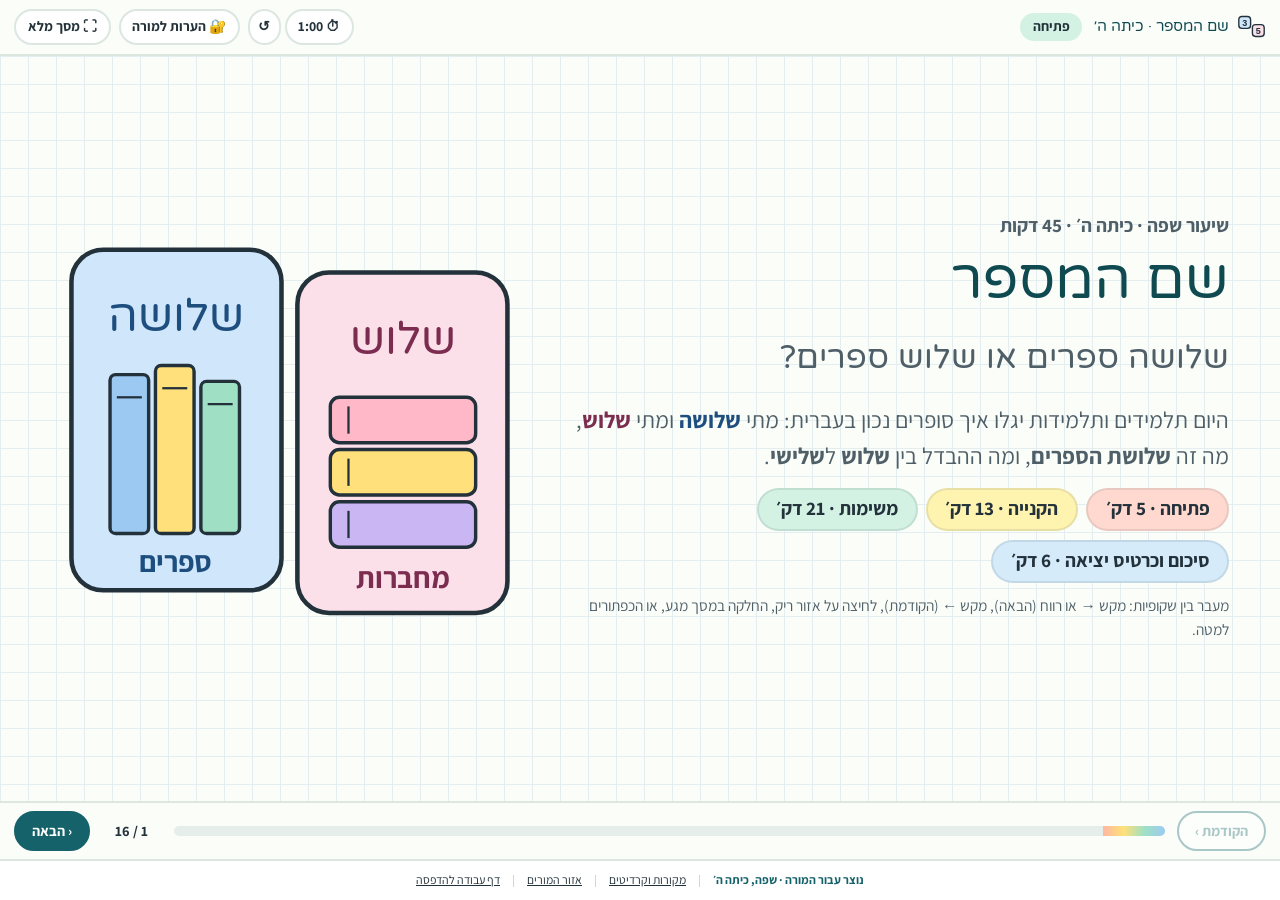
==== index.html @ 16a3e5cc "Kita: grade 5 Hebrew language web presentation – שם המספר (16 slides, teacher area, handout)" ====
<!doctype html>
<html lang="he" dir="rtl"><head><meta charset="utf-8"><meta name="viewport" content="width=device-width,initial-scale=1,viewport-fit=cover">
<title>שם המספר · מצגת לשיעור שפה · כיתה ה׳</title>
<meta name="description" content="מצגת אינטראקטיבית לשיעור שפה בכיתה ה׳ על שם המספר: זכר ונקבה, שלושת הספרים, מונה וסודר, טעויות נפוצות – עם משימת מיון, בלשי טעויות, חידון בזק, משימה בזוגות וכרטיס יציאה.">
<link rel="preconnect" href="https://fonts.googleapis.com"><link rel="preconnect" href="https://fonts.gstatic.com" crossorigin>
<link href="https://fonts.googleapis.com/css2?family=Assistant:wght@400;600;700&family=Varela+Round&display=swap" rel="stylesheet">
<link rel="icon" href="assets/favicon.svg" type="image/svg+xml"><link rel="stylesheet" href="assets/deck.css"></head>
<body class="deck-page">
<a class="skip" href="#deck">דילוג למצגת</a>
<header class="topbar" role="banner">
  <div class="brand"><svg viewBox="0 0 64 64" aria-hidden="true" focusable="false"><rect x="4" y="10" width="26" height="26" rx="7" fill="#CFE6FB" stroke="#22313A" stroke-width="3"/><rect x="34" y="28" width="26" height="26" rx="7" fill="#FBE0EA" stroke="#22313A" stroke-width="3"/><text x="17" y="31" font-family="Arial" font-weight="700" font-size="20" text-anchor="middle" fill="#22313A">3</text><text x="47" y="49" font-family="Arial" font-weight="700" font-size="20" text-anchor="middle" fill="#22313A">5</text></svg><span>שם המספר · כיתה ה׳</span></div>
  <span class="phase" id="phase" aria-live="off"></span>
  <div class="tools">
    <div class="timer" role="group" aria-label="שעון לשלב">
      <button type="button" class="tbtn" id="timer-btn" aria-label="הפעלת שעון לשלב">⏱ <span id="timer-out">0:00</span></button>
      <button type="button" class="tbtn sm" id="timer-reset" aria-label="איפוס השעון">↺</button>
    </div>
    <button type="button" class="tbtn" id="notes-btn" aria-haspopup="dialog">🔐 <span class="hide-sm">הערות למורה</span></button>
    <button type="button" class="tbtn" id="fs-btn" aria-label="מסך מלא">⛶ <span class="hide-sm">מסך מלא</span></button>
  </div>
</header>

<main id="deck" class="deck" tabindex="-1" aria-roledescription="מצגת" aria-label="מצגת: שם המספר">

<!-- 1 -->
<section class="slide s-title" id="title" data-phase="פתיחה" data-min="1" aria-label="שקופית פתיחה">
  <div class="title-wrap">
    <div>
      <p class="kicker">שיעור שפה · כיתה ה׳ · 45 דקות</p>
      <h1>שם המספר<br><span>שלושה ספרים או שלוש ספרים?</span></h1>
      <p class="lead">היום תלמידים ותלמידות יגלו איך סופרים נכון בעברית: מתי <b class="m">שלושה</b> ומתי <b class="f">שלוש</b>, מה זה <b>שלושת הספרים</b>, ומה ההבדל בין <b>שלוש</b> ל<b>שלישי</b>.</p>
      <ul class="agenda" aria-label="מבנה השיעור">
        <li class="c-coral">פתיחה · 5 דק׳</li><li class="c-lemon">הקנייה · 13 דק׳</li><li class="c-mint">משימות · 21 דק׳</li><li class="c-sky">סיכום וכרטיס יציאה · 6 דק׳</li>
      </ul>
      <p class="hint">מעבר בין שקופיות: מקש → או רווח (הבאה), מקש ← (הקודמת), לחיצה על אזור ריק, החלקה במסך מגע, או הכפתורים למטה.</p>
    </div>
    <svg class="title-art" viewBox="0 0 420 360" role="img" aria-label="איור: שלושה ספרים בכרטיס כחול, ושלוש מחברות בכרטיס ורוד">
      <rect x="18" y="20" width="185" height="300" rx="28" fill="#CFE6FB" stroke="#22313A" stroke-width="4"/>
      <rect x="217" y="40" width="185" height="300" rx="28" fill="#FBE0EA" stroke="#22313A" stroke-width="4"/>
      <text x="110" y="92" font-family="Varela Round,Arial" font-size="40" text-anchor="middle" fill="#1D4E7E">שלושה</text>
      <text x="310" y="112" font-family="Varela Round,Arial" font-size="40" text-anchor="middle" fill="#7C2C4E">שלוש</text>
      <g stroke="#22313A" stroke-width="3">
        <rect x="52" y="130" width="34" height="140" rx="5" fill="#9CC9F2"/><rect x="92" y="122" width="34" height="148" rx="5" fill="#FFE07A"/><rect x="132" y="136" width="34" height="134" rx="5" fill="#9FE0C4"/>
        <rect x="246" y="150" width="128" height="40" rx="8" fill="#FFB8C8"/><rect x="246" y="196" width="128" height="40" rx="8" fill="#FFE07A"/><rect x="246" y="242" width="128" height="40" rx="8" fill="#C9B6F2"/>
      </g>
      <g stroke="#22313A" stroke-width="2"><line x1="58" y1="150" x2="80" y2="150"/><line x1="98" y1="142" x2="120" y2="142"/><line x1="138" y1="156" x2="160" y2="156"/>
      <line x1="262" y1="158" x2="262" y2="182"/><line x1="262" y1="204" x2="262" y2="228"/><line x1="262" y1="250" x2="262" y2="274"/></g>
      <text x="110" y="304" font-family="Assistant,Arial" font-weight="700" font-size="26" text-anchor="middle" fill="#1D4E7E">ספרים</text>
      <text x="310" y="318" font-family="Assistant,Arial" font-weight="700" font-size="26" text-anchor="middle" fill="#7C2C4E">מחברות</text>
    </svg>
  </div>
</section>

<!-- 2 -->
<section class="slide" id="hook" data-phase="פתיחה" data-min="3" aria-label="פתיחה: השלט ביריד">
  <span class="tag c-coral">🔍 שאלת פתיחה</span>
  <h2>השלט של הדוכן ביריד הכיתה</h2>
  <div class="two wide">
    <div class="sign" aria-label="שלט הדוכן">
      <h3>🍦 דוכן כיתה ה׳ – מבצעים!</h3>
      <ol>
        <li>שלוש ארטיקים ב־10 ₪</li>
        <li>שתיים עוגיות ב־5 ₪</li>
        <li>חמש פיתות עם גבינה ב־12 ₪</li>
        <li>קונים ארבעה בקבוקי מים – מקבלים אחד חינם</li>
      </ol>
    </div>
    <div>
      <p class="big"><b>כמה טעויות לשון יש בשלט?</b></p>
      <p>הראו באצבעות, בלי לדבר: 0, 1, 2 או 3.</p>
      <div class="vote" aria-hidden="true"><span>0</span><span>1</span><span>2</span><span>3</span></div>
      <p>ואם מצאתם – איך הייתם מתקנים?</p>
      <button type="button" class="btn" data-reveal="hook-ans" aria-expanded="false">חשיפת התשובה</button>
      <div class="reveal-box" id="hook-ans" hidden>
        <b>2 טעויות:</b> <span class="m">ארטיק</span> הוא שם בזכר (ארטיק אחד) ← <b>שלושה ארטיקים</b>. לפני שם אומרים <b>שתי</b> ולא ״שתיים״ ← <b>שתי עוגיות</b>.<br>
        <b>חמש פיתות</b> ו<b>ארבעה בקבוקים</b> – נכון! היום נבין למה.
      </div>
    </div>
  </div>
</section>

<!-- 3 -->
<section class="slide" id="goals" data-phase="פתיחה" data-min="1" aria-label="מה נלמד היום">
  <span class="tag c-lemon">🎯 מטרות השיעור</span>
  <h2>בסוף השיעור תלמידים ותלמידות יוכלו…</h2>
  <div class="tiles">
    <div class="tile-card c-sky"><h3>1. להבחין</h3><p>בין שם המספר בזכר לשם המספר בנקבה, ולבחור נכון:</p><span class="ex"><span class="m">שלושה ספרים</span> · <span class="f">שלוש מחברות</span></span></div>
    <div class="tile-card c-rose"><h3>2. ליידע</h3><p>מספר לפני שם עם ה׳ הידיעה:</p><span class="ex">שלושת הספרים</span></div>
    <div class="tile-card c-mint"><h3>3. לסדר</h3><p>להבחין בין מספר מונה (כמה?) למספר סודר (איזה במקום?):</p><span class="ex">שלוש · השלישית</span></div>
    <div class="tile-card c-lemon"><h3>4. לתקן</h3><p>למצוא טעויות נפוצות בשם המספר ולהסביר את התיקון.</p><span class="ex">״שתיים מחברות״ ✗</span></div>
  </div>
  <p class="callout">💡 <b>שם המספר</b> הוא מילה שאומרת <b>כמה</b> יש או <b>איזה</b> במקום: שתיים, חמישה, עשר, ראשון, שלישית…</p>
</section>

<!-- 4 -->
<section class="slide" id="uses" data-phase="הקנייה" data-min="2" aria-label="ארבעה תפקידים לשם המספר">
  <span class="tag c-lemon">📘 הקנייה 1</span>
  <h2>בשביל מה צריך את שם המספר? ארבעה תפקידים</h2>
  <div class="tiles">
    <div class="tile-card c-sky"><p class="q">כמה?</p><h3>כמות</h3><span class="ex">שלושה חלונות ושתי דלתות</span><p>מתאים למין של השם: זכר או נקבה.</p></div>
    <div class="tile-card c-mint"><p class="q">איזה במקום?</p><h3>סדר (סודר)</h3><span class="ex">בשורה השנייה</span><p>ראשון, שני, שלישי… – בא אחרי השם, כמו תואר.</p></div>
    <div class="tile-card c-lilac"><p class="q">איזה מספר?</p><h3>זיהוי (מספר סתמי)</h3><span class="ex">בית מספר חמש · קו שתיים</span><p>תמיד בצורת הנקבה.</p></div>
    <div class="tile-card c-coral"><p class="q">מתי?</p><h3>תאריך</h3><span class="ex">בתשעה בחודש</span><p>בצורת הזכר, כי מתכוונים ל״יום״.</p></div>
  </div>
  <p class="callout">🗣️ <b>בזוגות, 30 שניות:</b> מצאו בכיתה דוגמה לכל תפקיד. למשל: כמה כיסאות יש בשורה? באיזו שורה אתם יושבים?</p>
</section>

<!-- 5 -->
<section class="slide" id="gender" data-phase="הקנייה" data-min="3" aria-label="זכר ונקבה: שלושה ושלוש">
  <span class="tag c-lemon">📘 הקנייה 2</span>
  <h2>זכר ונקבה במספרים 1–10: הפוך על הפוך!</h2>
  <div class="two wide">
    <table class="ntable" aria-label="שמות המספר 1 עד 10 עם ספר (זכר) ומחברת (נקבה)">
      <thead><tr><th scope="col" class="num">#</th><th scope="col" class="hm">ספר <span class="mtag">זכר</span></th><th scope="col" class="hf">מחברת <span class="ftag">נקבה</span></th></tr></thead>
      <tbody>
        <tr><td class="num">1</td><td class="hm">ספר אחד</td><td class="hf">מחברת אחת</td></tr>
        <tr><td class="num">2</td><td class="hm">שני ספרים</td><td class="hf">שתי מחברות</td></tr>
        <tr><td class="num">3</td><td class="hm">שלוש<mark>ה</mark> ספרים</td><td class="hf">שלוש מחברות</td></tr>
        <tr><td class="num">4</td><td class="hm">ארבע<mark>ה</mark> ספרים</td><td class="hf">ארבע מחברות</td></tr>
        <tr><td class="num">5</td><td class="hm">חמיש<mark>ה</mark> ספרים</td><td class="hf">חמש מחברות</td></tr>
        <tr><td class="num">6</td><td class="hm">שיש<mark>ה</mark> ספרים</td><td class="hf">שש מחברות</td></tr>
        <tr><td class="num">7</td><td class="hm">שבע<mark>ה</mark> ספרים</td><td class="hf">שבע מחברות</td></tr>
        <tr><td class="num">8</td><td class="hm">שְׁמוֹנָה ספרים</td><td class="hf">שְׁמוֹנֶה מחברות</td></tr>
        <tr><td class="num">9</td><td class="hm">תשע<mark>ה</mark> ספרים</td><td class="hf">תשע מחברות</td></tr>
        <tr><td class="num">10</td><td class="hm">עשר<mark>ה</mark> ספרים</td><td class="hf">עשר מחברות</td></tr>
      </tbody>
    </table>
    <div>
      <p class="rule">⭐ <b>הכלל (3–10):</b> לשם <b class="m">בזכר</b> – מספר <b>עם ה׳</b> בסוף (שלושה).<br>לשם <b class="f">בנקבה</b> – מספר <b>בלי ה׳</b> (שלוש).</p>
      <p class="callout">🤯 <b>למה ״הפוך״?</b> בדרך כלל ה׳ בסוף מסמנת נקבה: ילד – ילדה, טוב – טובה. אצל המספרים זה הפוך!</p>
      <p class="callout">🔤 <b>8:</b> כותבים אותו דבר, אבל אומרים אחרת: שְׁמוֹנָה (בזכר) – שְׁמוֹנֶה (בנקבה).</p>
      <p><button type="button" class="btn ghost sm" id="say-table" data-nonav>🔊 הקראת הטבלה</button> <span class="small" id="say-msg" aria-live="polite"></span></p>
    </div>
  </div>
</section>

<!-- 6 -->
<section class="slide" id="onetwo" data-phase="הקנייה" data-min="2" aria-label="אחד ושניים: מקרים מיוחדים">
  <span class="tag c-lemon">📘 הקנייה 3</span>
  <h2>1 ו־2: מקרים מיוחדים</h2>
  <div class="tiles three">
    <div class="tile-card c-sky"><h3>1 בא <u>אחרי</u> השם</h3><span class="ex">ספר אחד</span> <span class="ex">מחברת אחת</span><p>לא אומרים ״אחד ספר״.</p></div>
    <div class="tile-card c-rose"><h3>2 לפני שם: <u>שני</u> / <u>שתי</u></h3><span class="ex">שני ספרים</span> <span class="ex">שתי מחברות</span><p>לא ״שניים ספרים״ ולא ״שתיים מחברות״.</p></div>
    <div class="tile-card c-mint"><h3>בלי שם אחריו: שניים / שתיים</h3><p>– כמה ספרים יש לך?<br>– <b>שניים</b>.</p><p>– כמה מחברות?<br>– <b>שתיים</b>.</p></div>
  </div>
  <p class="callout">✍️ <b>כתיב:</b> <b>שניים, שתיים</b> (שתי יו״ד) כשהמספר עומד לבד · <b>שני, שתי</b> (יו״ד אחת) כשבא אחריו שם · וגם <b>שנים עשר</b>, <b>שתים עשרה</b> – ביו״ד אחת.</p>
</section>

<!-- 7 -->
<section class="slide" id="singular" data-phase="הקנייה" data-min="2" aria-label="בודקים ביחיד: זכר או נקבה">
  <span class="tag c-lemon">📘 הקנייה 4</span>
  <h2>זכר או נקבה? הטריק: בודקים ביחיד!</h2>
  <p class="big">הסוף של צורת הרבים (־ים / ־ות) <b>לא תמיד</b> מגלה את המין. אומרים את השם ביחיד: <b>אחד</b> או <b>אחת</b>?</p>
  <div class="flips" id="flips">
    <button type="button" class="flip is-m" aria-expanded="false"><span class="w">חלונות</span><span class="a" hidden>חלון <b>אחד</b> ← <b class="m">שלושה חלונות</b></span></button>
    <button type="button" class="flip is-f" aria-expanded="false"><span class="w">ביצים</span><span class="a" hidden>ביצה <b>אחת</b> ← <b class="f">חמש ביצים</b></span></button>
    <button type="button" class="flip is-m" aria-expanded="false"><span class="w">לילות</span><span class="a" hidden>לילה <b>אחד</b> ← <b class="m">שבעה לילות</b></span></button>
    <button type="button" class="flip is-f" aria-expanded="false"><span class="w">שנים</span><span class="a" hidden>שנה <b>אחת</b> ← <b class="f">שלוש שנים</b></span></button>
    <button type="button" class="flip is-m" aria-expanded="false"><span class="w">שולחנות</span><span class="a" hidden>שולחן <b>אחד</b> ← <b class="m">ארבעה שולחנות</b></span></button>
    <button type="button" class="flip is-f" aria-expanded="false"><span class="w">מילים</span><span class="a" hidden>מילה <b>אחת</b> ← <b class="f">עשר מילים</b></span></button>
  </div>
  <p class="small">לחצו על כרטיס כדי לגלות. קודם מנחשים בקול – אחר כך בודקים.</p>
</section>

<!-- 8 -->
<section class="slide" id="construct" data-phase="הקנייה" data-min="2" aria-label="שלושת הספרים: מספר לפני שם מיודע">
  <span class="tag c-lemon">📘 הקנייה 5</span>
  <h2>״שלושה ספרים״ או ״שלושת הספרים״?</h2>
  <div class="two">
    <div>
      <p class="big">כשמדברים על דברים <b>מסוימים</b>, שכבר מכירים, מוסיפים לשם <b>ה׳ הידיעה</b>. אז המספר משתנה:</p>
      <table class="ntable compact" aria-label="מספרים לפני שם מיודע">
        <thead><tr><th scope="col">סתם</th><th scope="col">מיודע (מסוים)</th></tr></thead>
        <tbody>
          <tr><td>שלושה ספרים</td><td><b class="m">שלושת</b> הספרים</td></tr>
          <tr><td>חמישה ימים</td><td><b class="m">חמשת</b> הימים</td></tr>
          <tr><td>עשרה ילדים</td><td><b class="m">עשרת</b> הילדים</td></tr>
          <tr><td>שני ספרים</td><td><b>שני</b> הספרים</td></tr>
          <tr><td>שלוש מחברות</td><td><b class="f">שלוש</b> המחברות</td></tr>
          <tr><td>שתי מחברות</td><td><b>שתי</b> המחברות</td></tr>
        </tbody>
      </table>
    </div>
    <div>
      <p class="rule">⭐ <b>בזכר</b> (3–10) המספר מקבל <b>־ת</b> בסוף:<br>שלושת, ארבעת, חמשת, ששת, שבעת, שמונת, תשעת, עשרת + ה…</p>
      <p class="callout">🎀 <b>בנקבה</b> הכתיבה לא משתנה: שלוש המחברות, חמש הבנות.</p>
      <p class="callout">❌ ״שלושה הספרים״ – לא נכון. ✅ <b>שלושת הספרים</b>.</p>
    </div>
  </div>
</section>

<!-- 9 -->
<section class="slide" id="ordinal" data-phase="הקנייה" data-min="2" aria-label="מונה וסודר">
  <span class="tag c-lemon">📘 הקנייה 6</span>
  <h2>מונה (כמה?) וסודר (איזה במקום?)</h2>
  <div class="two wide">
    <table class="ntable compact" aria-label="מספרים סודרים 1 עד 10 בזכר ובנקבה">
      <thead><tr><th scope="col" class="num">#</th><th scope="col" class="hm">הבית… <span class="mtag">זכר</span></th><th scope="col" class="hf">הקומה… <span class="ftag">נקבה</span></th></tr></thead>
      <tbody>
        <tr><td class="num">1</td><td class="hm">הראשון</td><td class="hf">הראשונה</td></tr>
        <tr><td class="num">2</td><td class="hm">השני</td><td class="hf">השנייה</td></tr>
        <tr><td class="num">3</td><td class="hm">השלישי</td><td class="hf">השלישית</td></tr>
        <tr><td class="num">4</td><td class="hm">הרביעי</td><td class="hf">הרביעית</td></tr>
        <tr><td class="num">5</td><td class="hm">החמישי</td><td class="hf">החמישית</td></tr>
        <tr><td class="num">6</td><td class="hm">השישי</td><td class="hf">השישית</td></tr>
        <tr><td class="num">7</td><td class="hm">השביעי</td><td class="hf">השביעית</td></tr>
        <tr><td class="num">8</td><td class="hm">השמיני</td><td class="hf">השמינית</td></tr>
        <tr><td class="num">9</td><td class="hm">התשיעי</td><td class="hf">התשיעית</td></tr>
        <tr><td class="num">10</td><td class="hm">העשירי</td><td class="hf">העשירית</td></tr>
      </tbody>
    </table>
    <div>
      <p class="rule">⭐ <b>הסודר בא אחרי השם</b> ומתאים לו כמו תואר – במין וב־ה׳ הידיעה: <b>הבית השלישי</b>, <b>בקומה החמישית</b>, <b>בפעם הראשונה</b>.</p>
      <p class="callout">🔟 <b>מעל 10</b> אין צורה מיוחדת: ״הפרק החמישה עשר״ (כמו ״הפרק הראשון״), או כמספר סתמי: ״פרק חמש עשרה״.</p>
      <p class="callout">🏠 <b>מספר סתמי – תמיד בנקבה:</b> בית מספר חמש · קו שתיים · עמוד אחת · ״שלוש ועוד ארבע – שבע״.</p>
    </div>
  </div>
</section>

<!-- 10 -->
<section class="slide" id="sort" data-phase="משימה 1 · זוגות" data-min="5" aria-label="משימה 1: מיון">
  <span class="tag c-mint">🧩 משימה 1 · בזוגות · מיישמים</span>
  <h2>שלושה או שלוש? מיינו את המילים</h2>
  <p>בחרו מילה (לחיצה או גרירה) והעבירו אותה לסל המתאים. רמז: אמרו אותה ביחיד – <b>אחד</b> או <b>אחת</b>?</p>
  <div class="sort-bank" id="sort-bank" aria-label="מילים למיון" data-nonav></div>
  <div class="bins" data-nonav>
    <div class="bin bm" data-bin="m" role="button" tabindex="0" aria-label="סל: שלושה (שמות בזכר)"><h3 class="m">שלושה ___</h3><div class="drop"></div></div>
    <div class="bin bf" data-bin="f" role="button" tabindex="0" aria-label="סל: שלוש (שמות בנקבה)"><h3 class="f">שלוש ___</h3><div class="drop"></div></div>
  </div>
  <div class="task-bar" data-nonav>
    <button type="button" class="btn" id="sort-check">בדיקה</button>
    <button type="button" class="btn ghost" id="sort-reset">איפוס</button>
    <span class="score" id="sort-score" aria-live="polite"></span>
  </div>
</section>

<!-- 11 -->
<section class="slide" id="hunt" data-phase="משימה 2 · זוגות" data-min="5" aria-label="משימה 2: בלשי טעויות">
  <span class="tag c-mint">🕵️ משימה 2 · בזוגות · מנתחים</span>
  <h2>בלשי המספרים: בכל משפט יש טעות אחת</h2>
  <p>לחצו על המילה השגויה. אחרי שמצאתם – הסבירו לבן או לבת הזוג למה זו טעות. <span class="score" id="hunt-score" aria-live="polite"></span></p>
  <div class="hunt" id="hunt-box" data-nonav></div>
</section>

<!-- 12 -->
<section class="slide" id="quiz" data-phase="משימה 3 · כל הכיתה" data-min="5" aria-label="משימה 3: חידון בזק">
  <span class="tag c-mint">⚡ משימה 3 · כל הכיתה</span>
  <h2>חידון בזק</h2>
  <div class="quiz" id="quiz-box" aria-live="polite"></div>
  <div class="quiz-nav">
    <button type="button" class="btn ghost sm" id="quiz-prev">› השאלה הקודמת</button>
    <span id="quiz-count"></span>
    <button type="button" class="btn ghost sm" id="quiz-next">השאלה הבאה ‹</button>
    <span class="score" id="quiz-score"></span>
  </div>
</section>

<!-- 13 -->
<section class="slide" id="pairs" data-phase="משימה 4 · זוגות" data-min="6" aria-label="משימה 4: הדוכן שלנו">
  <span class="tag c-mint">🤝 משימה 4 · בזוגות · יוצרים</span>
  <h2>הדוכן שלנו: מתכננים מבצע ביריד הכיתה</h2>
  <div class="two">
    <div class="mission">
      <p><b>המשימה:</b> תכננו בזוגות את הדוכן שלכם. בחרו דרך מהלוח, והקפידו שיהיו בה:</p>
      <ul class="checks">
        <li>שני שמות בזכר עם מספר 3–10 (למשל: שישה בלונים)</li>
        <li>שני שמות בנקבה עם מספר 3–10 (למשל: שמונה מדבקות)</li>
        <li>שני / שתי לפני שם</li>
        <li>מספר לפני שם מיודע (שלושת ה… / ארבע ה…)</li>
        <li>מספר סודר (הלקוח הראשון, בשורה השנייה…)</li>
        <li>תאריך או מספר סתמי (בעשרה בחודש / שולחן מספר שש)</li>
      </ul>
      <p class="small"><b>בדיקת עמיתים:</b> מחליפים עם זוג אחר, בודקים לפי הרשימה ומסמנים ✓.</p>
    </div>
    <div class="board" aria-label="לוח בחירה: דרכים לביצוע">
      <div class="way c-coral"><b>✍️ שלט או תפריט</b><p>כותבים שלט מבצעים לדוכן.</p><p class="crit">✓ 6 צירופים נכונים</p></div>
      <div class="way c-sky"><b>🎨 קומיקס</b><p>3–4 משבצות עם בועות דיבור בדוכן.</p><p class="crit">✓ כל צירוף מסומן בצבע</p></div>
      <div class="way c-lemon"><b>🎙️ פרסומת קולית</b><p>מקליטים פרסומת עד דקה.</p><p class="crit">✓ הגייה נכונה (שְׁמוֹנָה / שְׁמוֹנֶה!)</p></div>
      <div class="way c-mint"><b>🎭 המחזה</b><p>מוכר או מוכרת וקונה מול הכיתה.</p><p class="crit">✓ 6 צירופים בשיחה</p></div>
      <div class="way c-lilac"><b>🃏 משחק קלפים</b><p>10 כרטיסים: מספר + שם, לזוג אחר.</p><p class="crit">✓ מפתח תשובות נכון</p></div>
      <div class="way c-rose"><b>📊 טבלת מלאי</b><p>טבלה: מה יש בדוכן וכמה.</p><p class="crit">✓ זכר ונקבה מסומנים</p></div>
    </div>
  </div>
</section>

<!-- 14 -->
<section class="slide" id="summary" data-phase="איסוף וסיכום" data-min="3" aria-label="סיכום: חמשת הכללים">
  <span class="tag c-sky">📌 איסוף וסיכום</span>
  <h2>חמשת הכללים של שם המספר</h2>
  <ol class="rules">
    <li><span><b>בודקים ביחיד:</b> חלון <b>אחד</b> ← זכר · ביצה <b>אחת</b> ← נקבה.</span></li>
    <li><span><b>3–10 הפוך:</b> <span class="m">זכר עם ה׳ – שלושה ספרים</span> · <span class="f">נקבה בלי ה׳ – שלוש מחברות</span>.</span></li>
    <li><span><b>1 ו־2:</b> ספר <b>אחד</b> (אחרי השם) · <b>שני</b> ספרים, <b>שתי</b> מחברות (לפני השם).</span></li>
    <li><span><b>מיודע:</b> <b>שלושת</b> הספרים · <b>שלוש</b> המחברות · <b>שני</b> הספרים.</span></li>
    <li><span><b>סודר</b> אחרי השם ומתאים לו: הבית <b>השלישי</b>, הקומה <b>השלישית</b>. <b>מספר סתמי</b> – בנקבה: קו חמש.</span></li>
  </ol>
  <p class="callout">🗣️ <b>שתפו בזוג:</b> איזה כלל היה לכם הכי מפתיע? איזה כלל תזכרו מחר בבוקר?</p>
</section>

<!-- 15 -->
<section class="slide" id="exit" data-phase="איסוף וסיכום" data-min="3" aria-label="כרטיס יציאה">
  <span class="tag c-sky">🎟️ כרטיס יציאה</span>
  <h2>כרטיס יציאה (בדף העבודה)</h2>
  <ol class="exit">
    <li>השלימו במילים: ״בקלמר שלי יש ___ (4) עפרונות ו־___ (2) מחקים.״ <span class="lvl">זוכרים</span></li>
    <li>תקנו והסבירו: ״כתבתי בחיבור חמישה מילים חדשות.״ <span class="lvl">מיישמים</span></li>
    <li>כתבו משפט על הכיתה שלכם עם <b>מספר לפני שם מיודע</b> ועם <b>מספר סודר</b>. <span class="lvl">יוצרים</span></li>
  </ol>
  <p class="self">איך הרגשתי היום? ☐ 😀 הבנתי היטב &nbsp; ☐ 🙂 כמעט &nbsp; ☐ 🤔 צריך עוד עזרה</p>
</section>

<!-- 16 -->
<section class="slide" id="credits" data-phase="מקורות" data-min="0" aria-label="מקורות וקרדיטים">
  <span class="tag c-lilac">📚 מקורות וקרדיטים</span>
  <h2>מקורות וקרדיטים</h2>
  <ul class="src">
    <li><b>תוכנית הלימודים:</b> משרד החינוך, <a href="https://meyda.education.gov.il/files/Curriculum/hebrew-1-6.pdf#page=67" target="_blank" rel="noopener">״חינוך לשוני: עברית – שפה, ספרות ותרבות לבית הספר היסודי״</a> – ״נושאים ומונחים מתחום הלשון: שם המספר״ (עמ׳ 67), וציוני הדרך ״עד סוף כיתה ו׳״ בהישג נדרש 8 (<a href="https://meyda.education.gov.il/files/Curriculum/hebrew-1-6.pdf#page=90" target="_blank" rel="noopener">עמ׳ 90</a>). <a href="https://pop.education.gov.il/tchumey_daat/ivrit_chinhch_leshony/yesodi/pedagogy-hebrew-linguistic-education/curriculum/" target="_blank" rel="noopener">עמוד תוכנית הלימודים במרחב הפדגוגי</a>.</li>
    <li><b>כללי הלשון:</b> האקדמיה ללשון העברית – <a href="https://hebrew-academy.org.il/category/%D7%A9%D7%9D-%D7%94%D7%9E%D7%A1%D7%A4%D7%A8/" target="_blank" rel="noopener">החלטות בנושא שם המספר</a> (נפרד ונסמך, מספר סתמי, יחיד או רבים בשם הנמנה), <a href="https://hebrew-academy.org.il/%D7%A9%D7%9D-%D7%94%D7%9E%D7%A1%D7%A4%D7%A8-%D7%A8%D7%A7%D7%A2-%D7%9C%D7%94%D7%97%D7%9C%D7%98%D7%95%D7%AA-%D7%94%D7%90%D7%A7%D7%93%D7%9E%D7%99%D7%94/" target="_blank" rel="noopener">״שם המספר – רקע להחלטות האקדמיה״</a>, <a href="https://hebrew-academy.org.il/%D7%97%D7%99%D7%93%D7%95%D7%9F-%D7%90%D7%99%D7%9A-%D7%A0%D7%9B%D7%95%D7%9F-%D7%9C%D7%95%D7%9E%D7%A8-%D7%90%D7%AA-%D7%94%D7%9E%D7%A1%D7%A4%D7%A8-%D7%A4%D7%AA%D7%A8%D7%95%D7%A0%D7%95%D7%AA/" target="_blank" rel="noopener">״חידון איך נכון לומר את המספר – פתרונות״</a>.</li>
    <li>כל הטקסטים, המשפטים, המשימות והאיורים נכתבו וצוירו במיוחד למצגת הזו.</li>
    <li>גופנים: Varela Round ו־Assistant (Google Fonts, רישיון SIL OFL).</li>
  </ul>
  <p class="made-by">נוצר עבור המורה · שפה, כיתה ה׳ · נבנה עם Kita</p>
  <p class="small">אזור המורים (קוד מורה) כולל תוכנית זמנים, מפתח תשובות, התאמות והערות לכל שקופית. <a href="teacher.html">לאזור המורים</a> · <a href="handout.html">דף עבודה להדפסה</a></p>
</section>

</main>

<nav class="deck-nav" aria-label="ניווט במצגת">
  <button type="button" class="nbtn" id="prev" aria-label="השקופית הקודמת">הקודמת ›</button>
  <div class="progress" aria-hidden="true"><i id="bar"></i></div>
  <span class="counter" id="counter" aria-live="polite">1 / 16</span>
  <button type="button" class="nbtn primary" id="next" aria-label="השקופית הבאה">‹ הבאה</button>
</nav>

<aside class="notes" id="notes" hidden aria-label="הערות למורה לשקופית הנוכחית">
  <div class="notes-head"><b>🔐 הערות למורה</b> <span id="notes-slide"></span>
    <button type="button" class="tbtn sm" id="notes-popout">חלון נפרד</button>
    <button type="button" class="tbtn sm" id="notes-close" aria-label="סגירת ההערות">✕</button></div>
  <div class="notes-body" id="notes-body"></div>
</aside>

<dialog class="gate" id="gate" aria-labelledby="gate-h">
  <form method="dialog" id="gate-form">
    <h2 id="gate-h">🔐 הערות למורה</h2>
    <p>ההערות מיועדות למורה. הקלידו את הקוד:</p>
    <label for="gate-pw" class="sr-only">קוד מורה</label>
    <input id="gate-pw" type="password" inputmode="numeric" autocomplete="off">
    <p class="err" id="gate-err" role="alert" hidden>הקוד לא נכון. נסו שוב.</p>
    <div class="row"><button type="submit" class="btn" value="ok">כניסה</button><button type="button" class="btn ghost" id="gate-cancel">ביטול</button></div>
  </form>
</dialog>

<div class="sr-only" id="announce" aria-live="polite"></div>
<script type="text/plain" id="teacher-data">[base64]/[base64]/[base64]/[base64]/wn5mCL/[base64]</script>
<footer class="site-foot" role="contentinfo"><span class="made">נוצר עבור המורה · שפה, כיתה ה׳</span><span class="sep">|</span><a href="#credits" data-goto="credits">מקורות וקרדיטים</a><span class="sep">|</span><a href="teacher.html">אזור המורים</a><span class="sep">|</span><a href="handout.html">דף עבודה להדפסה</a></footer>
<script src="assets/deck.js"></script>
</body></html>
---- assets/deck.css ----
/* Kita · שם המספר (כיתה ה׳) – "pastel notebook" web deck: graph-paper page, number tiles, mint/coral/lemon.
   Framework adapted from the Kita deck (navigation, notes gate 1010, footer). Fonts: Varela Round (headings) + Assistant (text). */
:root{--ink:#22313A;--ink2:#4F5F68;--deep:#16626A;--deep2:#0F4A50;--paper:#FBFDF9;--card:#FFFFFF;--line:#DCE7E1;--grid:#E4EEF0;
--coral:#FFD9CF;--lemon:#FFF3B0;--mint:#D3F2E4;--sky:#D6EBFA;--lilac:#E9E0FA;--rose:#FBDDE8;
--m:#CFE6FB;--mb:#3D7DB8;--mt:#1D4E7E;  /* masculine tint */
--f:#FBE0EA;--fb:#C25B84;--ft:#7C2C4E;  /* feminine tint */
--ok:#DDF5E8;--okb:#2F8A5F;--okt:#1B5A3C;--no:#FFE3E3;--nob:#C8545B;--not:#86262D;
--top:clamp(44px,6.2vh,64px);--navh:clamp(46px,6.4vh,64px);--foot:clamp(34px,4.6vh,46px);--r:18px}
html{font-size:clamp(15px,min(1.5vw,2.75vh),34px)}
*{box-sizing:border-box}
body{margin:0;color:var(--ink);font:400 1rem/1.55 "Assistant",Arial,sans-serif;background:
linear-gradient(var(--grid) 1px,transparent 1px) 0 0/28px 28px,linear-gradient(90deg,var(--grid) 1px,transparent 1px) 0 0/28px 28px,var(--paper)}
body.deck-page{height:100vh;height:100dvh;overflow:hidden}
h1,h2,h3,.brand span,.tag,.tile{font-family:"Varela Round","Assistant",sans-serif;font-weight:400;line-height:1.25}
h1{font-size:2.9rem;margin:.1em 0 .3em;color:var(--deep2)}h1 span{font-size:.6em;color:var(--ink2)}
h2{font-size:1.85rem;margin:0 0 .45em;color:var(--deep2)}h3{font-size:1.15rem;margin:.4em 0 .3em}
p{margin:.3em 0 .6em}a{color:#145E9C}b,strong{font-weight:700}
.skip{position:absolute;right:8px;top:-90px;background:#fff;padding:8px 12px;z-index:200;border-radius:8px}.skip:focus{top:8px}
:focus-visible{outline:3px solid #1E7CC0;outline-offset:3px;border-radius:8px}
.sr-only{position:absolute!important;width:1px;height:1px;overflow:hidden;clip:rect(0 0 0 0);white-space:nowrap}
[hidden]{display:none!important}
.small{font-size:.82rem;color:var(--ink2)}.muted{color:var(--ink2)}.center{text-align:center}
.c-coral{background:var(--coral)}.c-lemon{background:var(--lemon)}.c-mint{background:var(--mint)}.c-sky{background:var(--sky)}.c-lilac{background:var(--lilac)}.c-rose{background:var(--rose)}
mark{background:var(--lemon);color:inherit;border-radius:6px;padding:0 .12em;box-shadow:inset 0 -.25em 0 #FFD95A}
.m{color:var(--mt)}.f{color:var(--ft)}
.mtag,.ftag{display:inline-block;font-size:.72em;font-weight:700;border-radius:999px;padding:0 .55em;vertical-align:middle}
.mtag{background:var(--m);color:var(--mt)}.ftag{background:var(--f);color:var(--ft)}
/* top bar */
.topbar{position:fixed;top:0;right:0;left:0;height:var(--top);display:flex;align-items:center;gap:12px;padding:0 14px;z-index:60;background:rgba(251,253,249,.94);border-bottom:2px solid var(--line);font-size:clamp(13px,.72rem,22px)}
.brand{display:flex;align-items:center;gap:8px;white-space:nowrap}.brand svg{width:2.1em;height:2.1em}.brand span{font-size:1.05em;color:var(--deep2)}
.phase{padding:.25em .9em;border-radius:999px;background:var(--mint);font-weight:700;white-space:nowrap;overflow:hidden;text-overflow:ellipsis;min-width:0}
.tools{margin-inline-start:auto;display:flex;gap:8px;align-items:center}
.timer{display:flex;gap:4px}
.tbtn{font:inherit;font-weight:700;color:var(--ink);background:#fff;border:2px solid var(--line);border-radius:999px;padding:.3em .85em;cursor:pointer;min-height:36px;white-space:nowrap}
.tbtn:hover{border-color:#9CC9C0}.tbtn.sm{padding:.3em .6em}.tbtn.running{background:var(--mint);border-color:var(--okb)}.tbtn.done{background:var(--rose);border-color:var(--nob)}
.tbtn:disabled{opacity:.45;cursor:default}
/* deck + slides */
.deck{position:fixed;top:var(--top);bottom:calc(var(--navh) + var(--foot));right:0;left:0;outline:none}
.slide{position:absolute;inset:0;display:none;flex-direction:column;padding:2.2vh 4vw 1.6vh;overflow-y:auto;overflow-x:hidden}
.slide.active{display:flex;animation:fadein .35s ease}
.slide>:first-child{margin-top:auto}.slide>:last-child{margin-bottom:auto}
@keyframes fadein{from{opacity:0;transform:translateY(8px)}to{opacity:1;transform:none}}
.big{font-size:1.2rem}.lead{font-size:1.2rem;color:var(--ink2)}.kicker{font-weight:700;color:var(--ink2);margin:0}
.two{display:grid;grid-template-columns:1fr 1fr;gap:3vw;align-items:start}
.two.wide{grid-template-columns:1.25fr 1fr}
.btn{font:inherit;font-weight:700;color:#fff;background:var(--deep);border:2px solid var(--deep);border-radius:999px;padding:.32em 1.05em;cursor:pointer;min-height:44px;box-shadow:0 3px 0 var(--deep2)}
.btn:hover{filter:brightness(1.08)}.btn:active{transform:translateY(2px);box-shadow:0 1px 0 var(--deep2)}
.btn.ghost{background:#fff;color:var(--deep);box-shadow:0 3px 0 #BFDCD6}
.btn.sm{min-height:38px;padding:.2em .8em;font-size:.9rem}
.reveal-box{background:var(--ok);border:2px solid var(--okb);border-radius:var(--r);padding:.5em 1em;margin-top:.6em;font-size:1.05rem}
.callout{background:#fff;border:2px dashed #A9D3CA;border-radius:var(--r);padding:.5em 1em;margin:.7em 0 0}
.rule{background:var(--lemon);border:2px solid #EBCB4C;border-radius:var(--r);padding:.5em 1em;margin:.6em 0 0;font-size:1.08rem}
.tag{display:inline-block;align-self:flex-start;padding:.15em .9em;border-radius:999px;font-size:.9rem;margin:0 0 .4em;border:2px solid rgba(34,49,58,.12)}
/* title */
.title-wrap{display:grid;grid-template-columns:1.25fr .9fr;gap:3vw;align-items:center}
.title-art{width:100%;max-height:60vh}
.agenda{list-style:none;padding:0;margin:.6em 0;display:flex;flex-wrap:wrap;gap:.45em}
.agenda li{padding:.25em .9em;border-radius:999px;font-weight:700;border:2px solid rgba(34,49,58,.1)}
.hint{font-size:.8rem;color:var(--ink2)}
/* hook: fair sign */
.sign{background:#FFFDF2;border:4px solid #E7B95A;border-radius:22px;padding:.6em 1.2em;box-shadow:0 8px 0 #F1DDA8;position:relative;max-width:30em}
.sign h3{font-size:1.5rem;margin:.1em 0 .3em;color:#9A5B12}
.sign ol{margin:0;padding-inline-start:1.4em;font-size:1.3rem;line-height:1.7}
.sign .bad{text-decoration:wavy underline var(--nob);text-underline-offset:.25em}
.vote{display:flex;gap:.5em;flex-wrap:wrap;margin:.5em 0}
.vote span{background:#fff;border:2px solid var(--line);border-radius:14px;padding:.2em .8em;font-weight:700;font-size:1.1rem}
/* tiles (uses / rules) */
.tiles{display:grid;grid-template-columns:repeat(4,1fr);gap:1vw}.tiles.three{grid-template-columns:repeat(3,1fr)}.tiles.two-c{grid-template-columns:repeat(2,1fr)}
.tile-card{border-radius:var(--r);padding:.6em .9em;border:2px solid rgba(34,49,58,.08)}
.tile-card h3{margin:.1em 0 .25em;font-size:1.2rem}.tile-card p{margin:.2em 0;font-size:1rem}
.tile-card .ex{font-size:1.15rem;font-weight:700;background:#fff;border-radius:12px;padding:.15em .55em;display:inline-block;margin:.2em 0}
.tile-card .q{font-family:"Varela Round",sans-serif;font-size:1.5rem;color:var(--deep2)}
/* number table */
.ntable{width:100%;border-collapse:separate;border-spacing:0;background:#fff;border-radius:16px;overflow:hidden;border:2px solid var(--line);font-size:1.05rem}
.ntable th,.ntable td{padding:.18em .7em;border-bottom:1px solid var(--line);text-align:start}
.ntable thead th{font-family:"Varela Round",sans-serif;font-weight:400;font-size:1.1rem}
.ntable th.hm,.ntable td.hm{background:#F1F8FF}.ntable th.hf,.ntable td.hf{background:#FFF4F8}
.ntable thead th.hm{background:var(--m);color:var(--mt)}.ntable thead th.hf{background:var(--f);color:var(--ft)}
.ntable td.num{font-weight:700;color:var(--ink2);width:2.2em;text-align:center;font-variant-numeric:tabular-nums}
.ntable tr:last-child td{border-bottom:0}
.ntable.compact{font-size:.95rem}.ntable.compact th,.ntable.compact td{padding:.1em .6em}
.say{font:inherit;font-size:.8em;background:none;border:0;cursor:pointer;padding:0 .2em;opacity:.7;min-width:28px;min-height:28px}.say:hover{opacity:1}
/* flip cards (check the singular) */
.flips{display:grid;grid-template-columns:repeat(3,1fr);gap:.8vw}
.flip{font:inherit;text-align:center;background:#fff;border:2px solid var(--line);border-radius:var(--r);padding:.5em .6em;cursor:pointer;min-height:4.6em;color:var(--ink);display:flex;flex-direction:column;justify-content:center;gap:.15em}
.flip .w{font-family:"Varela Round",sans-serif;font-size:1.35rem}.flip .a{font-size:1rem}
.flip[aria-expanded="true"].is-m{background:#F1F8FF;border-color:var(--mb)}.flip[aria-expanded="true"].is-f{background:#FFF4F8;border-color:var(--fb)}
/* sorting task */
.sort-bank{display:flex;flex-wrap:wrap;gap:.45em;min-height:3em;padding:.5em;background:#fff;border:2px dashed #B9D9D2;border-radius:var(--r);margin:.3em 0 .6em}
.card{font:inherit;font-weight:700;font-size:1.15rem;background:#fff;border:2px solid #C9DCD6;border-radius:12px;padding:.2em .8em;cursor:grab;min-height:44px;color:var(--ink);touch-action:none;user-select:none}
.card[aria-pressed="true"]{background:var(--lemon);border-color:#D9B437;box-shadow:0 0 0 3px #FFE58A}
.card.right{background:var(--ok);border-color:var(--okb);color:var(--okt)}.card.wrong{background:var(--no);border-color:var(--nob);color:var(--not)}
.card.dragging{opacity:.5}
.bins{display:grid;grid-template-columns:1fr 1fr;gap:1.2vw}
.bin{border-radius:var(--r);padding:.4em .7em .7em;min-height:7.5em;border:3px solid transparent;cursor:pointer}
.bin.bm{background:#EEF6FF;border-color:#B5D3F0}.bin.bf{background:#FFF1F6;border-color:#F0C0D3}
.bin.over{outline:4px solid #1E7CC0;outline-offset:2px}
.bin h3{margin:.05em 0 .3em;font-size:1.35rem}.bin .drop{display:flex;flex-wrap:wrap;gap:.4em}
.task-bar{display:flex;gap:.6em;align-items:center;flex-wrap:wrap;margin-top:.6em}
.score{font-weight:700;font-size:1.05rem}
/* error hunt */
.hunt{display:grid;grid-template-columns:1fr 1fr;gap:.6em 1.2vw}
.sent{background:#fff;border:2px solid var(--line);border-radius:16px;padding:.35em .8em}
.sent .lvl{font-size:.72rem;font-weight:700;color:var(--ink2)}
.sent p{margin:.1em 0;font-size:1.12rem;line-height:1.9}
.wd{font:inherit;background:none;border:0;border-bottom:2px dotted #B9C9CF;padding:0 .08em;margin:0;cursor:pointer;color:inherit;line-height:1.3}
.wd:hover{background:#F2F8F6}
.wd.hit{background:var(--no);border-bottom-color:var(--nob);text-decoration:line-through;text-decoration-color:var(--nob)}
.wd.miss{animation:shake .35s}
@keyframes shake{25%{transform:translateX(3px)}75%{transform:translateX(-3px)}}
.fix{display:block;margin:.15em 0 0;font-size:1rem;color:var(--okt);background:var(--ok);border-radius:10px;padding:.1em .55em}
.fix b{font-size:1.08rem}
.sent.done{border-color:var(--okb)}
.miss-note{font-size:.9rem;color:var(--not)}
/* quiz */
.quiz{background:#fff;border:2px solid var(--line);border-radius:var(--r);padding:.6em 1em;max-width:58em}
.quiz .lvl{font-size:.75rem;font-weight:700;color:var(--ink2);background:var(--mint);border-radius:999px;padding:.05em .7em;display:inline-block}
.quiz .q{font-size:1.28rem;font-weight:700;margin:.25em 0 .45em}
.opts{display:grid;grid-template-columns:1fr 1fr;gap:.5em}
.opt{font:inherit;font-size:1.1rem;text-align:start;background:#F7FBFA;border:2px solid #CFE3DD;border-radius:14px;padding:.4em .7em;cursor:pointer;color:var(--ink);display:flex;gap:.5em;align-items:center;min-height:48px}
.opt:hover{border-color:#8FC3B7}.opt.right{background:var(--ok);border-color:var(--okb);color:var(--okt)}.opt.wrong{background:var(--no);border-color:var(--nob);color:var(--not)}
.n{display:inline-grid;place-items:center;width:1.7em;height:1.7em;border-radius:50%;background:var(--lemon);font-weight:700;flex:none}
.explain{margin:.5em 0 0;font-size:1.05rem}
.quiz-nav{display:flex;align-items:center;gap:1em;justify-content:center;margin-top:.5em;flex-wrap:wrap}
/* pair task + choice board */
.mission{background:#fff;border:2px solid var(--line);border-radius:var(--r);padding:.4em 1em}
.checks{list-style:none;padding:0;margin:.2em 0;font-size:1.02rem}.checks li{margin:.15em 0}.checks li::before{content:"☐ ";color:var(--deep)}
.board{display:grid;grid-template-columns:repeat(3,1fr);gap:.7vw}
.way{border-radius:var(--r);padding:.35em .7em;border:2px solid rgba(34,49,58,.08)}.way b{font-size:1.02rem}.way p{margin:.1em 0;font-size:.86rem}
.crit{font-weight:700;color:var(--okt)}
/* summary + exit */
.rules{list-style:none;padding:0;margin:0;display:grid;grid-template-columns:1fr 1fr;gap:.6em 1.2vw;counter-reset:r}
.rules li{background:#fff;border:2px solid var(--line);border-radius:16px;padding:.4em .9em .4em .7em;font-size:1.08rem;counter-increment:r;display:flex;gap:.6em;align-items:flex-start}
.rules li::before{content:counter(r);display:inline-grid;place-items:center;flex:none;width:1.7em;height:1.7em;border-radius:10px;background:var(--mint);font-family:"Varela Round",sans-serif;color:var(--deep2)}
.exit{font-size:1.25rem;padding-inline-start:1.3em}.exit li{margin:.45em 0;background:#fff;border:2px solid var(--line);border-radius:16px;padding:.35em .8em}
.exit .lvl{font-size:.7em;font-weight:700;color:var(--ink2);background:var(--mint);border-radius:999px;padding:0 .6em;margin-inline-start:.4em}
.self{font-size:1.2rem;font-weight:700}
.src{padding-inline-start:1.1em;font-size:.92rem}.src li{margin:.3em 0}
.made-by{font-weight:700;color:var(--deep)}
/* bottom nav */
.deck-nav{position:fixed;right:0;left:0;bottom:var(--foot);height:var(--navh);display:flex;align-items:center;gap:12px;padding:0 14px;z-index:55;background:rgba(251,253,249,.95);border-top:2px solid var(--line);font-size:clamp(14px,.75rem,24px)}
.nbtn{font:inherit;font-weight:700;border-radius:999px;border:2px solid var(--deep);background:#fff;color:var(--deep);padding:.3em 1.1em;cursor:pointer;min-height:40px;min-width:44px}
.nbtn.primary{background:var(--deep);color:#fff}.nbtn:disabled{opacity:.35;cursor:default}
.progress{flex:1;height:10px;background:#E5EEEA;border-radius:999px;overflow:hidden}.progress i{display:block;height:100%;width:0;background:linear-gradient(90deg,#FFB8A3,#FFE07A,#9FE0C4,#9CCBF2);transition:width .3s;margin-inline-start:0}
.counter{font-weight:700;font-variant-numeric:tabular-nums;min-width:4.2em;text-align:center}
/* fixed footer (house standard) */
.site-foot{position:fixed;bottom:0;right:0;left:0;min-height:var(--foot);z-index:70;display:flex;flex-wrap:wrap;gap:4px 12px;align-items:center;justify-content:center;padding:4px 10px;background:#fff;border-top:2px solid var(--line);font-size:clamp(12px,.62rem,18px)}
.site-foot .made{font-weight:700;color:var(--deep)}.site-foot a{color:var(--ink)}.site-foot .sep{color:#A9C3BC}
/* teacher notes drawer */
.notes{position:fixed;left:12px;bottom:calc(var(--navh) + var(--foot) + 10px);width:min(520px,calc(100vw - 24px));max-height:52vh;z-index:80;background:#FFFEF7;border:3px solid var(--deep);border-radius:18px;box-shadow:0 10px 30px rgba(34,49,58,.25);display:flex;flex-direction:column;font-size:clamp(14px,.7rem,20px)}
.notes-head{display:flex;gap:8px;align-items:center;padding:.5em .8em;border-bottom:2px solid var(--line);background:var(--lemon);border-radius:15px 15px 0 0}
.notes-head span{flex:1;color:var(--ink2);font-size:.9em}
.notes-body{padding:.6em .9em;overflow-y:auto;line-height:1.55}.notes-body ul{padding-inline-start:1.1em;margin:.3em 0}.notes-body h4{margin:.5em 0 .1em}
dialog.gate{border:3px solid var(--deep);border-radius:20px;padding:1em 1.4em;max-width:min(420px,92vw);font-size:clamp(15px,.8rem,22px);color:var(--ink)}
dialog.gate::backdrop{background:rgba(15,40,50,.45)}.gate .row{display:flex;gap:.6em;margin-top:.6em}.gate .err{color:var(--not);font-weight:700}.gate h2{font-size:1.4rem}
.gate input{font:inherit;font-size:1.2rem;width:6em;padding:.2em .5em;border:2px solid #9CC9C0;border-radius:12px;background:#fff;color:var(--ink)}
/* responsive */
@media (max-width:900px),(max-aspect-ratio:1/1){
  html{font-size:16px}
  .slide{padding:14px 14px 18px}
  .slide>:first-child{margin-top:0}
  .two,.two.wide,.title-wrap{grid-template-columns:1fr}
  .tiles,.tiles.three{grid-template-columns:1fr 1fr}
  .board,.flips{grid-template-columns:1fr 1fr}.opts,.hunt,.rules{grid-template-columns:1fr}
  .title-art{max-height:30vh}h1{font-size:2.1rem}h2{font-size:1.45rem}
  .hide-sm{display:none}.phase{display:none}.brand span{display:none}
}
@media (max-width:520px){.board,.tiles,.tiles.two-c{grid-template-columns:1fr}.topbar{gap:6px;padding:0 8px}.tools{gap:4px}.tbtn{padding:.25em .55em}.bins{grid-template-columns:1fr}}
@media (prefers-reduced-motion:reduce){.slide.active{animation:none}.progress i{transition:none}.wd.miss{animation:none}}
@media print{.topbar,.deck-nav,.notes,.skip{display:none!important}}
/* ---------- regular pages: teacher area + handout ---------- */
body.page{font-size:18px;line-height:1.7;padding-bottom:calc(var(--foot) + 24px)}
.page-head{display:flex;justify-content:space-between;align-items:center;gap:12px;padding:12px 18px;border-bottom:2px solid var(--line);background:rgba(251,253,249,.94)}
.page-head .back{font-weight:700}.brand-t{font-family:"Varela Round",sans-serif;color:var(--deep2)}
body.page main{max-width:980px;margin:0 auto;padding:12px 18px 24px}
body.page h1{font-size:2rem}body.page h2{font-size:1.45rem;margin-top:1.2em}body.page h3{font-size:1.15rem}
.gate-inline{background:#fff;border:2px solid var(--line);border-radius:var(--r);padding:14px 18px;display:flex;flex-wrap:wrap;gap:10px;align-items:center}
.gate-inline input{font:inherit;font-size:1.1rem;width:7em;padding:.2em .5em;border:2px solid #9CC9C0;border-radius:12px}
.gate-inline .err{flex-basis:100%;margin:0;color:var(--not);font-weight:700}
body.page .row{display:flex;gap:10px;flex-wrap:wrap;margin:.5em 0}
.ttable,.ws{width:100%;border-collapse:collapse;background:#fff;margin:.4em 0 1em;font-size:.95rem}
.ttable th,.ttable td,.ws th,.ws td{border:1px solid #CFDDD8;padding:.35em .6em;text-align:start;vertical-align:top}
.ttable th,.ws th{background:var(--mint)}
.tnote{background:#fff;border:2px solid var(--line);border-radius:16px;padding:.4em 1em;margin:.7em 0}.tnote h3{margin:.3em 0}.tnote small{color:var(--ink2);font-weight:400}
body.presenter .page-head,body.presenter .lead,body.presenter h1{display:none}
body.presenter #teacher-content{font-size:1.15rem}
code{background:#EAF5F1;padding:0 .3em;border-radius:6px;direction:ltr;unicode-bidi:embed}
.sheet{background:#fff;border:2px solid var(--line);border-radius:16px;padding:18px 24px;margin-top:14px}
.sh-head h2{margin:0}.sheet h3{margin:.8em 0 .2em}
.ws td{height:2.2em}
.wsbins{display:grid;grid-template-columns:1fr 1fr;gap:12px}.wsbins div{border:2px dashed #B9D9D2;border-radius:12px;min-height:120px;padding:6px 10px}
.wordbank{display:flex;flex-wrap:wrap;gap:6px 14px;font-weight:700;font-size:1.05rem;margin:.3em 0}
.lines p{border-bottom:1px solid #BFCFCA;min-height:1.9em;margin:.1em 0}
.sh-foot{text-align:center;color:var(--ink2);font-size:.85rem;margin-top:1em}
@media print{
  body.page{background:#fff;padding:0;font-size:12.5pt;line-height:1.45}
  .page-head,.site-foot,.no-print,.skip{display:none!important}
  body.page main{max-width:none;padding:0}
  .sheet{border:0;padding:0;margin:0}
  .pb{break-before:page}
  .ws th{background:#E3F4EC!important;-webkit-print-color-adjust:exact;print-color-adjust:exact}
  .tnote{break-inside:avoid}
  @page{size:A4;margin:14mm}
}
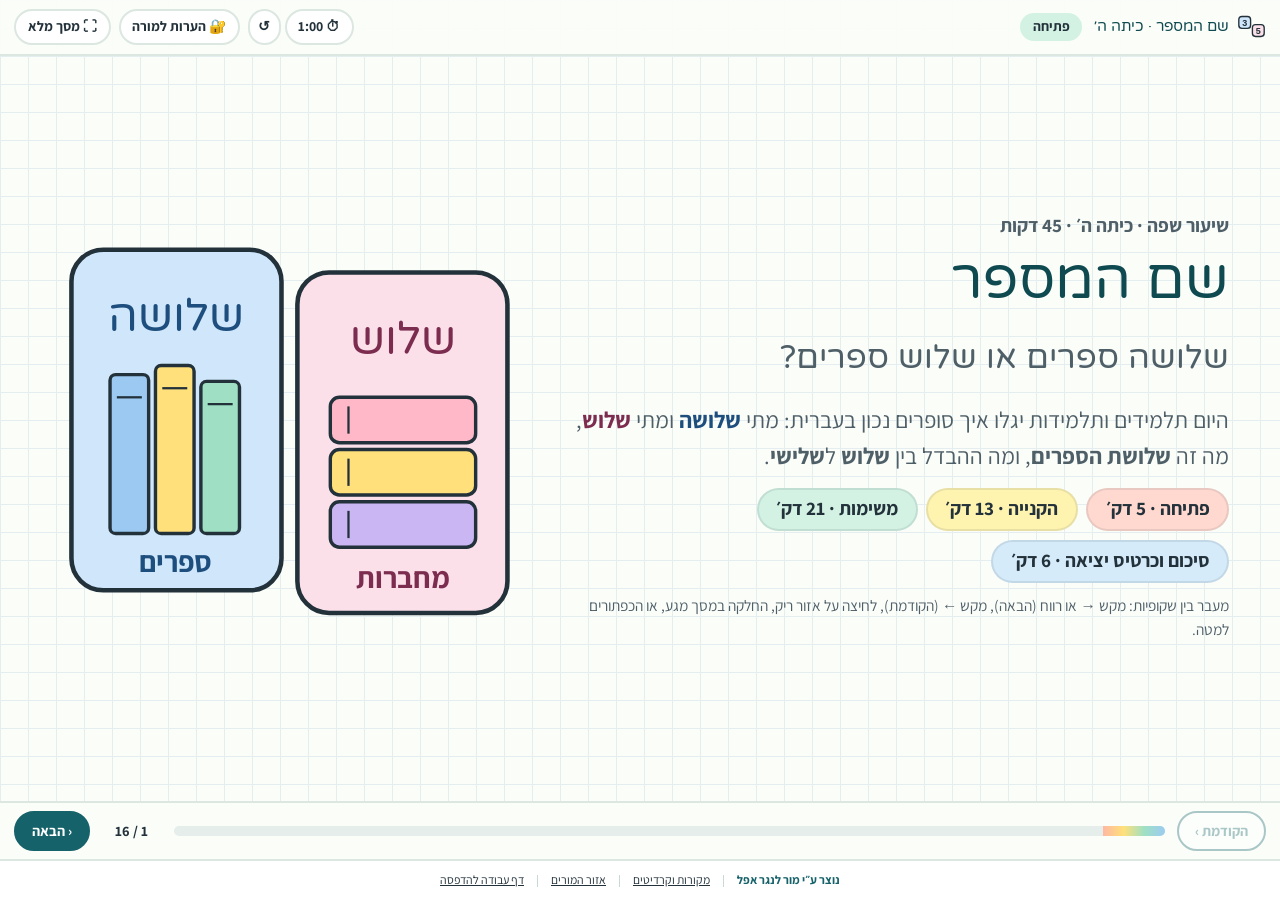
==== commit bdd29a55: "Credit: נוצר ע״י מור לנגר אפל · printable station cards for the 4 tasks (stations.html), linked from" ====
--- a/index.html
+++ b/index.html
@@ -319,7 +319,7 @@
     <li>כל הטקסטים, המשפטים, המשימות והאיורים נכתבו וצוירו במיוחד למצגת הזו.</li>
     <li>גופנים: Varela Round ו־Assistant (Google Fonts, רישיון SIL OFL).</li>
   </ul>
-  <p class="made-by">נוצר עבור המורה · שפה, כיתה ה׳ · נבנה עם Kita</p>
+  <p class="made-by">נוצר ע״י מור לנגר אפל · נבנה עם Kita</p>
   <p class="small">אזור המורים (קוד מורה) כולל תוכנית זמנים, מפתח תשובות, התאמות והערות לכל שקופית. <a href="teacher.html">לאזור המורים</a> · <a href="handout.html">דף עבודה להדפסה</a></p>
 </section>
 
@@ -352,6 +352,6 @@
 
 <div class="sr-only" id="announce" aria-live="polite"></div>
 <script type="text/plain" id="teacher-data">[base64]/[base64]/[base64]/[base64]/wn5mCL/[base64]</script>
-<footer class="site-foot" role="contentinfo"><span class="made">נוצר עבור המורה · שפה, כיתה ה׳</span><span class="sep">|</span><a href="#credits" data-goto="credits">מקורות וקרדיטים</a><span class="sep">|</span><a href="teacher.html">אזור המורים</a><span class="sep">|</span><a href="handout.html">דף עבודה להדפסה</a></footer>
+<footer class="site-foot" role="contentinfo"><span class="made">נוצר ע״י מור לנגר אפל</span><span class="sep">|</span><a href="#credits" data-goto="credits">מקורות וקרדיטים</a><span class="sep">|</span><a href="teacher.html">אזור המורים</a><span class="sep">|</span><a href="handout.html">דף עבודה להדפסה</a></footer>
 <script src="assets/deck.js"></script>
 </body></html>
--- a/assets/deck.css
+++ b/assets/deck.css
@@ -202,3 +202,39 @@
   .tnote{break-inside:avoid}
   @page{size:A4;margin:14mm}
 }
+/* ---------- stations: printable task cards (teacher area) ---------- */
+.callout-box{background:#fff;border:2px solid var(--line);border-radius:16px;padding:.3em 1.1em .6em;margin:.8em 0}
+.callout-box h2{margin-top:.4em}
+.spanel{border:2px solid var(--line);border-radius:14px;background:#fff;margin:.6em 0;padding:.4em 1em;display:flex;flex-wrap:wrap;gap:6px 18px}
+.spanel legend{font-weight:700;padding:0 .3em}.spanel label{cursor:pointer}
+.scards{display:flex;flex-direction:column;gap:18px;margin-top:14px}
+.scard{background:#fff;border:2px solid var(--line);border-radius:16px;padding:16px 22px}
+.sc-head{display:flex;flex-wrap:wrap;align-items:baseline;gap:4px 14px;border-bottom:2px dashed #B9D9D2;padding-bottom:.3em;margin-bottom:.5em}
+.sc-head h2{margin:0;font-size:1.35rem}.sc-n{background:var(--mint);border-radius:999px;padding:.05em .7em;font-weight:700}
+.sc-meta{margin:0;color:var(--ink2);font-size:.92rem;flex-basis:100%}
+.sc-steps{margin:.3em 0}.sc-tip{background:var(--lemon);border-radius:12px;padding:.3em .8em;margin:.5em 0}
+.cutgrid{display:grid;grid-template-columns:repeat(4,1fr);gap:0;margin:.6em 0}
+.cut{border:1.5px dashed #8FA9A2;text-align:center;font-weight:700;font-size:1.15rem;padding:.55em .2em}
+.squiz{padding-inline-start:1.4em;margin:.3em 0}.squiz>li{margin:.35em 0;break-inside:avoid}
+.ql{display:inline-block;background:var(--sky);border-radius:8px;padding:0 .45em;font-size:.8rem;font-weight:700}
+.opts{list-style:none;padding:0;margin:.15em 0;display:grid;grid-template-columns:1fr 1fr;gap:2px 14px}
+.ob{display:inline-block;border:1.5px solid #8FA9A2;border-radius:999px;width:1.5em;text-align:center;font-weight:700;margin-inline-end:.2em}
+.sboard{display:grid;grid-template-columns:1fr 1fr;gap:8px;margin:.5em 0}
+.sboard div{border:2px solid var(--line);border-radius:12px;padding:.35em .7em;font-size:.95rem}.sboard b{display:block}.sboard i{display:block;font-style:normal;color:var(--okt);font-size:.88rem}
+.checks{list-style:none;padding:0}.rules-p li{margin:.4em 0;font-size:1.1rem}
+.akey{padding-inline-start:1.4em;margin:.2em 0}.akey li{margin:.15em 0}
+.scard.answers{background:#FBFDF9}
+.scard.dense{font-size:.96em}
+.swrap[hidden]{display:none!important}
+@media print{
+  body.stations .scards{display:block;margin:0}
+  .scard{border:0;border-radius:0;padding:0;margin:0}
+  body.stations:not(.flow) .swrap{break-after:page}
+  body.stations:not(.flow) .swrap:last-of-type{break-after:auto}
+  body.stations.flow .scard{border-top:1.5px dashed #8FA9A2;padding-top:6mm;margin-top:6mm}
+  .sc-head,.cutgrid,.wsbins,.sboard,.ws tr,.akey li,.rules-p li{break-inside:avoid}
+  .scard.dense{font-size:11pt;line-height:1.35}
+  .sc-n,.sc-tip,.ql,.sboard div{-webkit-print-color-adjust:exact;print-color-adjust:exact}
+  .cut{font-size:13pt;padding:5mm 1mm}
+}
+@media (max-width:560px){.cutgrid{grid-template-columns:repeat(3,1fr)}.opts,.sboard{grid-template-columns:1fr}}
